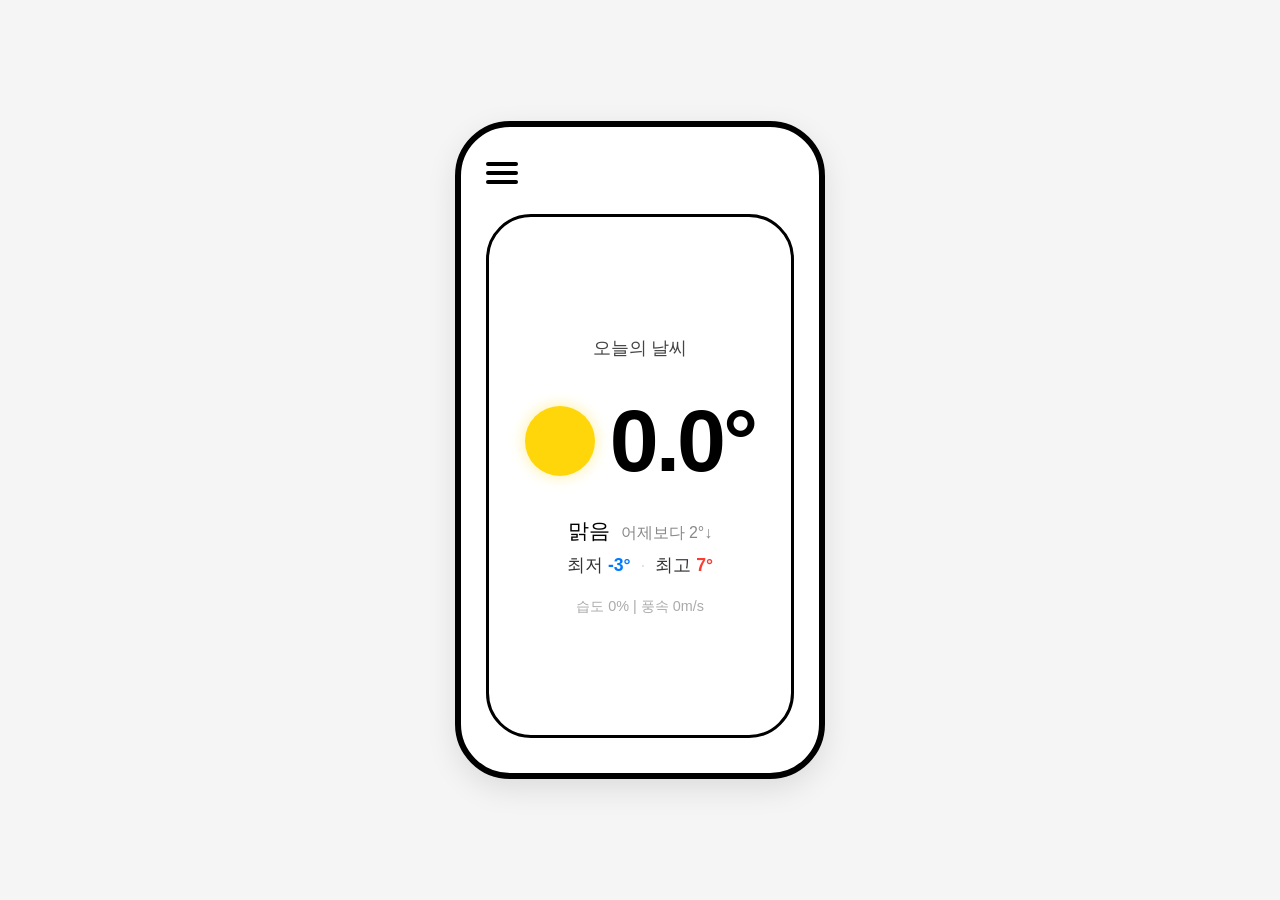
==== public/index.html @ 8c4510e1 "" ====
<!DOCTYPE html>
<html lang="ko">
<head>
    <meta charset="UTF-8">
    <meta name="viewport" content="width=device-width, initial-scale=1.0">
    <title>Weather Web App</title>
    <link rel="stylesheet" href="style.css">
</head>
<body>

    <div class="device-wrapper">
        <div class="device-frame">
            <a href="settings.php" class="menu-icon">
                <span class="bar"></span>
                <span class="bar"></span>
                <span class="bar"></span>
            </a>

            <main class="weather-card">
                <header class="card-header">
                    <h1 id="display-city">오늘의 날씨</h1>
                </header>

                <section class="temp-section">
                    <div class="weather-symbol"></div>
                    <div class="main-temp">
                        <span id="current-temp">0.0</span><span class="unit">°</span>
                    </div>
                </section>

                <section class="status-section">
                    <div class="primary-status">
                        <span id="weather-text">맑음</span>
                        <span id="temp-diff" class="diff-text">어제보다 2°↓</span>
                    </div>
                    <div class="range-status">
                        최저 <span class="low" id="min-temp">-3°</span> 
                        <span class="divider">·</span> 
                        최고 <span class="high" id="max-temp">7°</span>
                    </div>
                </section>

                <footer class="detail-info">
                    <p>습도 <span id="humidity">0</span>% | 풍속 <span id="wind">0</span>m/s</p>
                </footer>
            </main>
        </div>
    </div>

    <script src="script.js"></script>
</body>
</html>
---- public/style.css ----
:root {
    --border-color: #000000;
    --main-bg: #ffffff;
    --low-color: #007AFF;
    --high-color: #FF3B30;
}

* { box-sizing: border-box; margin: 0; padding: 0; }

body {
    background-color: #f5f5f5;
    display: flex;
    justify-content: center;
    align-items: center;
    min-height: 100vh;
    font-family: 'Apple SD Gothic Neo', 'Malgun Gothic', sans-serif;
}

/* 기기 프레임 설정 */
.device-wrapper {
    width: 100%;
    max-width: 400px; /* PC 상한선 */
    padding: 15px;
}

.device-frame {
    background: var(--main-bg);
    border: 6px solid var(--border-color);
    border-radius: 55px;
    padding: 35px 25px;
    aspect-ratio: 9 / 16;
    display: flex;
    flex-direction: column;
    box-shadow: 0 10px 30px rgba(0,0,0,0.1);
}

/* 햄버거 메뉴 */
.menu-icon {
    width: 32px;
    display: flex;
    flex-direction: column;
    gap: 5px;
    margin-bottom: 30px;
    text-decoration: none;
}

.bar {
    height: 4px;
    background-color: var(--border-color);
    border-radius: 2px;
}

/* 날씨 카드 */
.weather-card {
    border: 3.5px solid var(--border-color);
    border-radius: 45px;
    flex: 1;
    display: flex;
    flex-direction: column;
    align-items: center;
    justify-content: center;
    padding: 20px;
}

.card-header h1 {
    font-size: 1.1rem;
    color: #444;
    font-weight: 500;
    margin-bottom: 30px;
}

/* 온도 영역 */
.temp-section {
    display: flex;
    align-items: center;
    gap: 15px;
    margin-bottom: 25px;
}

.weather-symbol {
    width: 70px;
    height: 70px;
    background: #FFD60A;
    border-radius: 50%;
    box-shadow: 0 0 15px rgba(255, 214, 10, 0.4);
}

.main-temp {
    font-size: 5.5rem;
    font-weight: 800;
    letter-spacing: -3px;
}

/* 상태 및 최저/최고 */
.status-section { text-align: center; margin-bottom: 20px; }

.primary-status { font-size: 1.3rem; margin-bottom: 8px; }
.diff-text { font-size: 1rem; color: #888; margin-left: 5px; }

.range-status { font-size: 1.1rem; color: #333; }
.low { color: var(--low-color); font-weight: bold; }
.high { color: var(--high-color); font-weight: bold; }
.divider { color: #ddd; margin: 0 5px; }

.detail-info { font-size: 0.9rem; color: #aaa; }

/* 반응형 글자 크기 조절 */
@media (max-width: 360px) {
    .main-temp { font-size: 4rem; }
    .device-frame { padding: 25px 15px; }
}
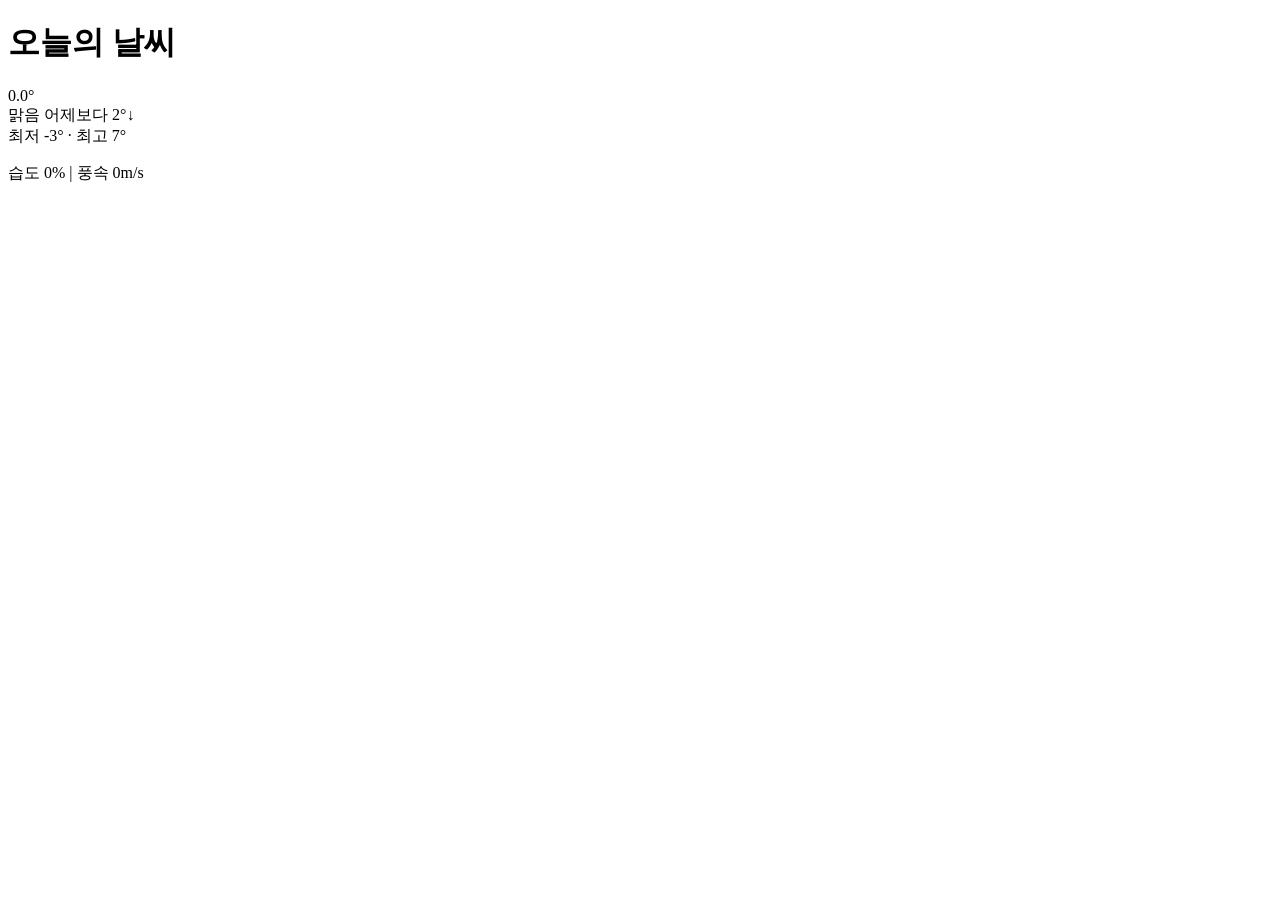
==== commit b5fecc9a: "" ====
--- a/public/index.html
+++ b/public/index.html
@@ -4,7 +4,7 @@
     <meta charset="UTF-8">
     <meta name="viewport" content="width=device-width, initial-scale=1.0">
     <title>Weather Web App</title>
-    <link rel="stylesheet" href="style.css">
+    <link rel="stylesheet" href="./public\assets\css\style.css">
 </head>
 <body>
 
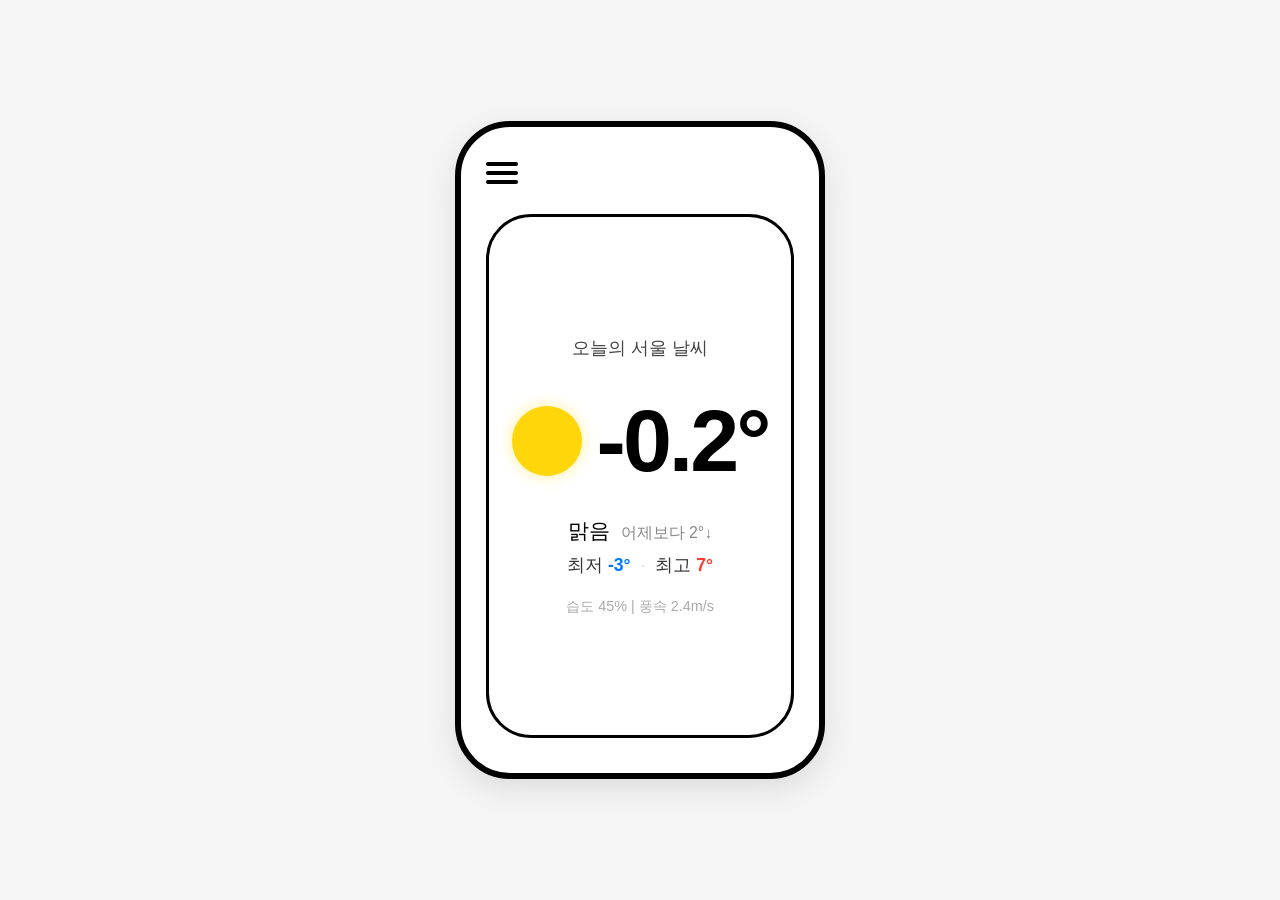
==== commit b34e555d: "" ====
--- a/public/index.html
+++ b/public/index.html
@@ -4,7 +4,7 @@
     <meta charset="UTF-8">
     <meta name="viewport" content="width=device-width, initial-scale=1.0">
     <title>Weather Web App</title>
-    <link rel="stylesheet" href="./public\assets\css\style.css">
+    <link rel="stylesheet" href="./assets/css/style.css">
 </head>
 <body>
 
@@ -47,6 +47,6 @@
         </div>
     </div>
 
-    <script src="script.js"></script>
+    <script src="./assets/js/script.js"></script>
 </body>
 </html>
--- a/public/assets/css/style.css
+++ b/public/assets/css/style.css
@@ -0,0 +1,111 @@
+:root {
+    --border-color: #000000;
+    --main-bg: #ffffff;
+    --low-color: #007AFF;
+    --high-color: #FF3B30;
+}
+
+* { box-sizing: border-box; margin: 0; padding: 0; }
+
+body {
+    background-color: #f5f5f5;
+    display: flex;
+    justify-content: center;
+    align-items: center;
+    min-height: 100vh;
+    font-family: 'Apple SD Gothic Neo', 'Malgun Gothic', sans-serif;
+}
+
+/* 기기 프레임 설정 */
+.device-wrapper {
+    width: 100%;
+    max-width: 400px; /* PC 상한선 */
+    padding: 15px;
+}
+
+.device-frame {
+    background: var(--main-bg);
+    border: 6px solid var(--border-color);
+    border-radius: 55px;
+    padding: 35px 25px;
+    aspect-ratio: 9 / 16;
+    display: flex;
+    flex-direction: column;
+    box-shadow: 0 10px 30px rgba(0,0,0,0.1);
+}
+
+/* 햄버거 메뉴 */
+.menu-icon {
+    width: 32px;
+    display: flex;
+    flex-direction: column;
+    gap: 5px;
+    margin-bottom: 30px;
+    text-decoration: none;
+}
+
+.bar {
+    height: 4px;
+    background-color: var(--border-color);
+    border-radius: 2px;
+}
+
+/* 날씨 카드 */
+.weather-card {
+    border: 3.5px solid var(--border-color);
+    border-radius: 45px;
+    flex: 1;
+    display: flex;
+    flex-direction: column;
+    align-items: center;
+    justify-content: center;
+    padding: 20px;
+}
+
+.card-header h1 {
+    font-size: 1.1rem;
+    color: #444;
+    font-weight: 500;
+    margin-bottom: 30px;
+}
+
+/* 온도 영역 */
+.temp-section {
+    display: flex;
+    align-items: center;
+    gap: 15px;
+    margin-bottom: 25px;
+}
+
+.weather-symbol {
+    width: 70px;
+    height: 70px;
+    background: #FFD60A;
+    border-radius: 50%;
+    box-shadow: 0 0 15px rgba(255, 214, 10, 0.4);
+}
+
+.main-temp {
+    font-size: 5.5rem;
+    font-weight: 800;
+    letter-spacing: -3px;
+}
+
+/* 상태 및 최저/최고 */
+.status-section { text-align: center; margin-bottom: 20px; }
+
+.primary-status { font-size: 1.3rem; margin-bottom: 8px; }
+.diff-text { font-size: 1rem; color: #888; margin-left: 5px; }
+
+.range-status { font-size: 1.1rem; color: #333; }
+.low { color: var(--low-color); font-weight: bold; }
+.high { color: var(--high-color); font-weight: bold; }
+.divider { color: #ddd; margin: 0 5px; }
+
+.detail-info { font-size: 0.9rem; color: #aaa; }
+
+/* 반응형 글자 크기 조절 */
+@media (max-width: 360px) {
+    .main-temp { font-size: 4rem; }
+    .device-frame { padding: 25px 15px; }
+}
